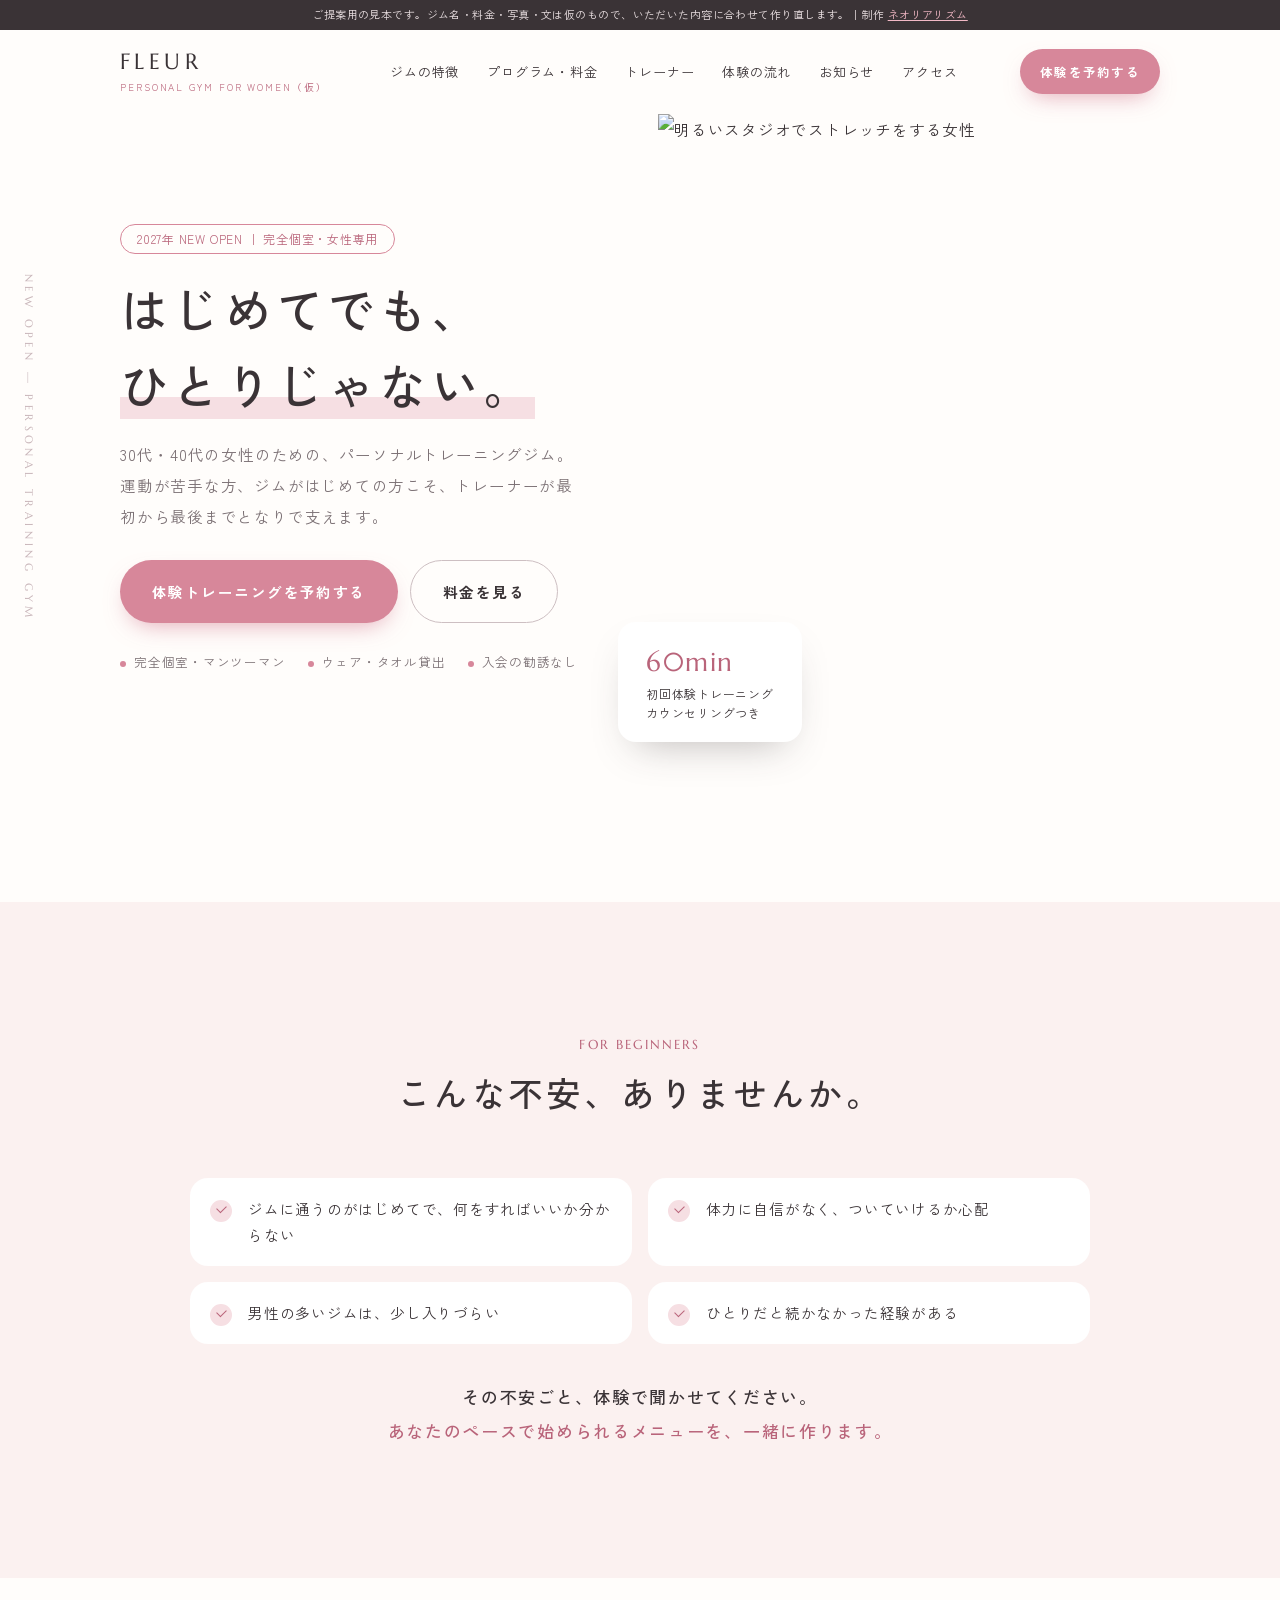
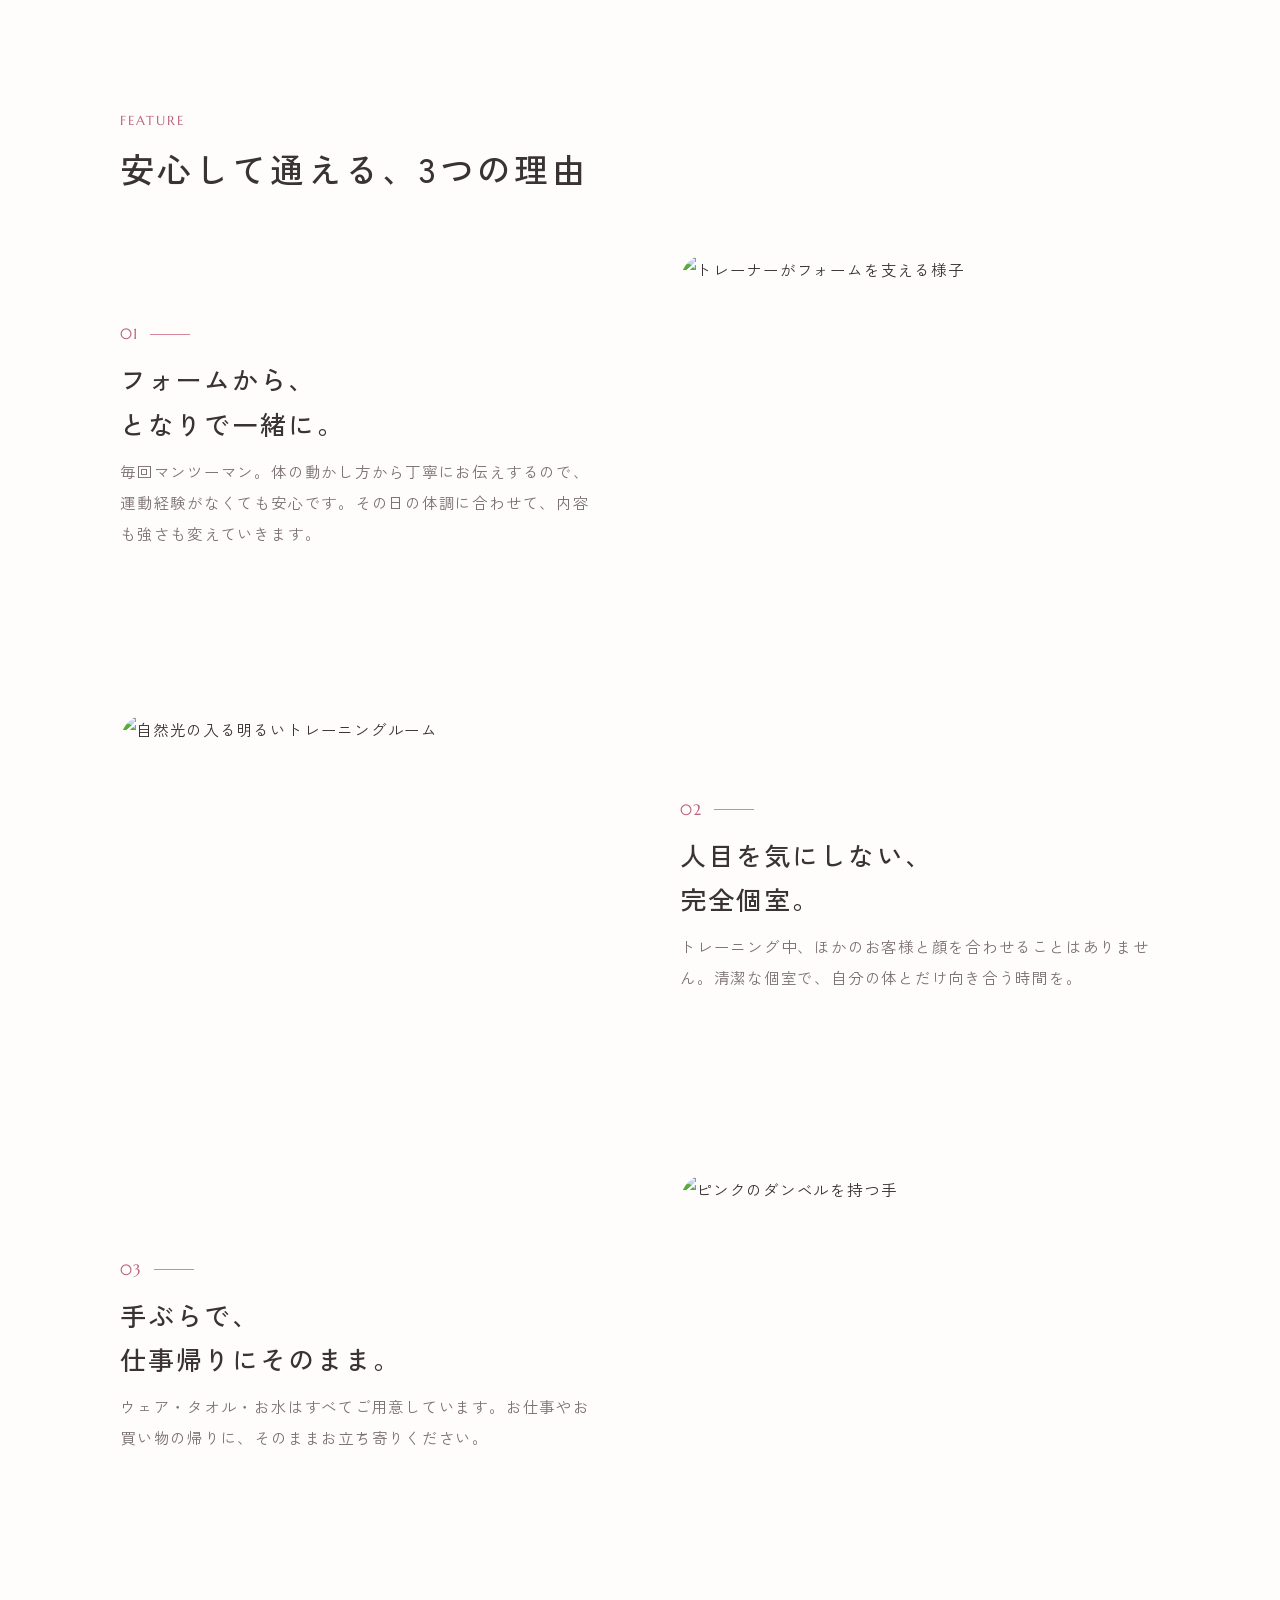
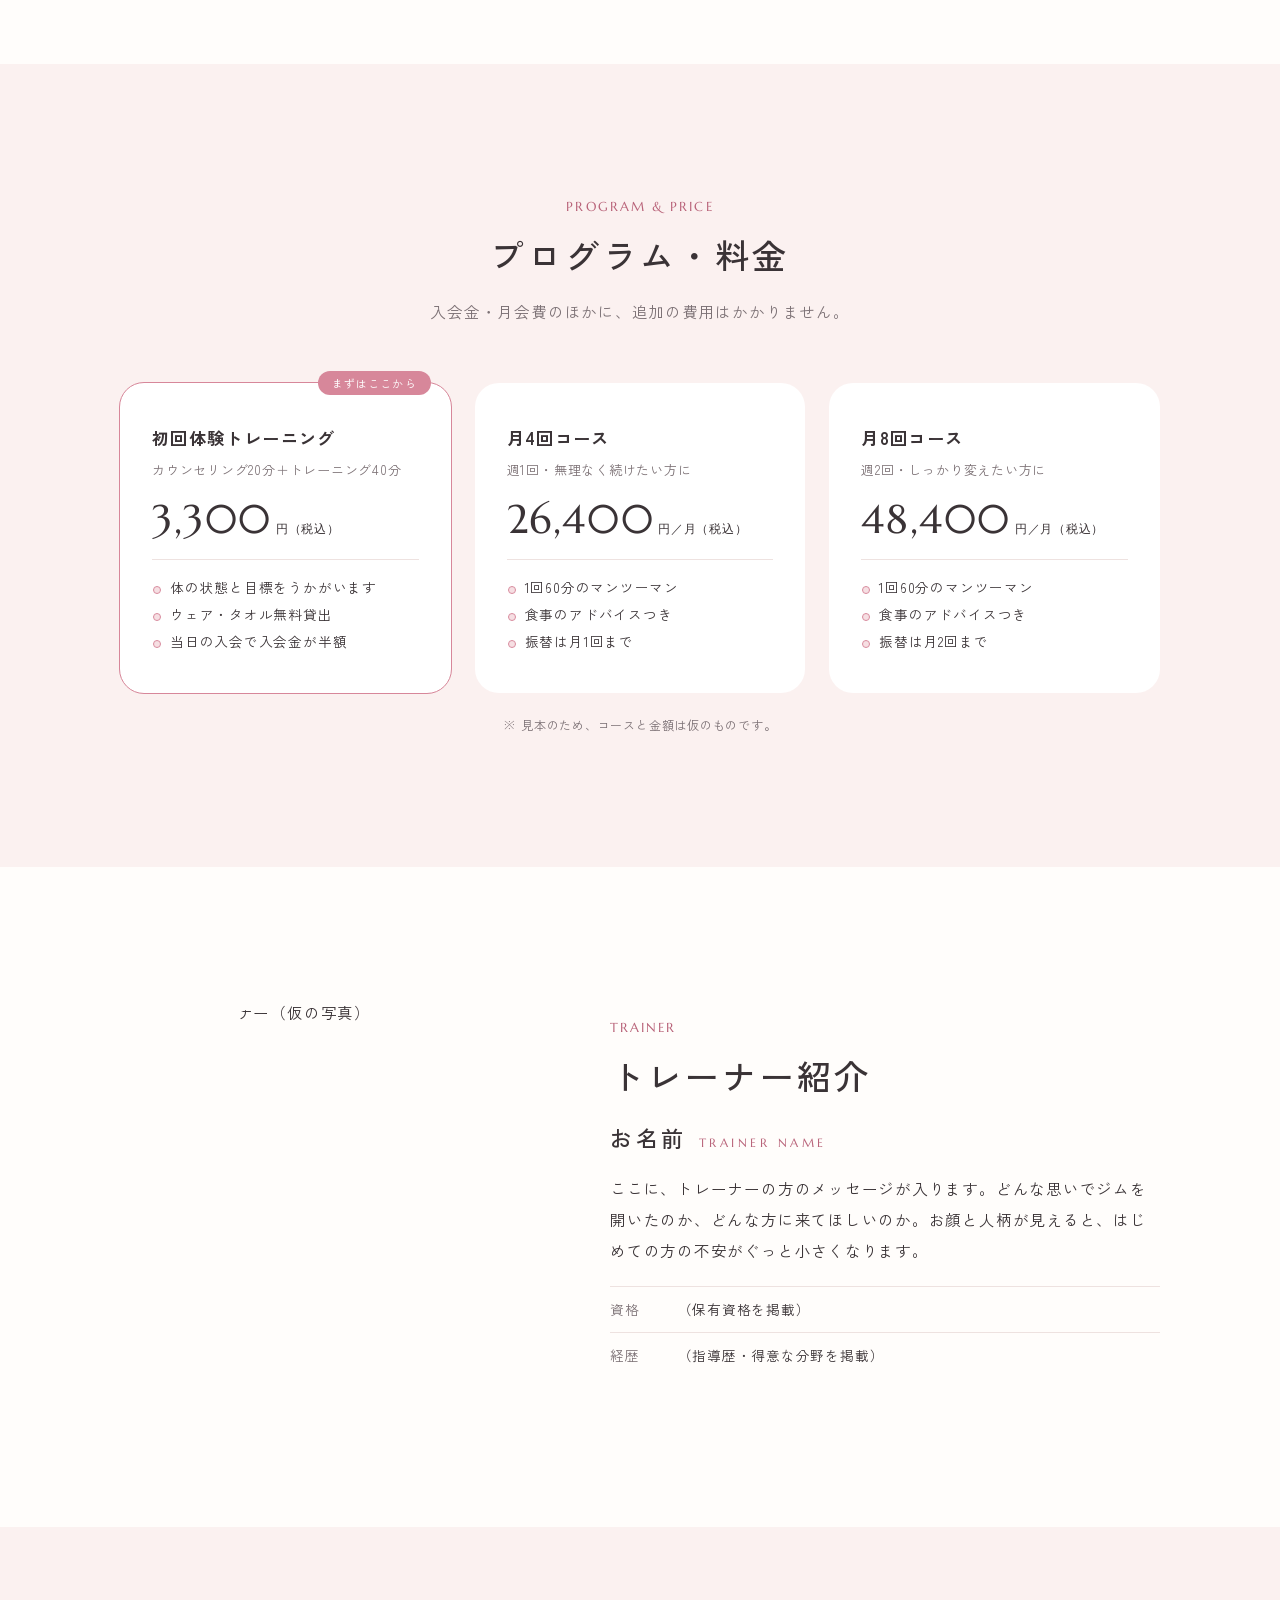
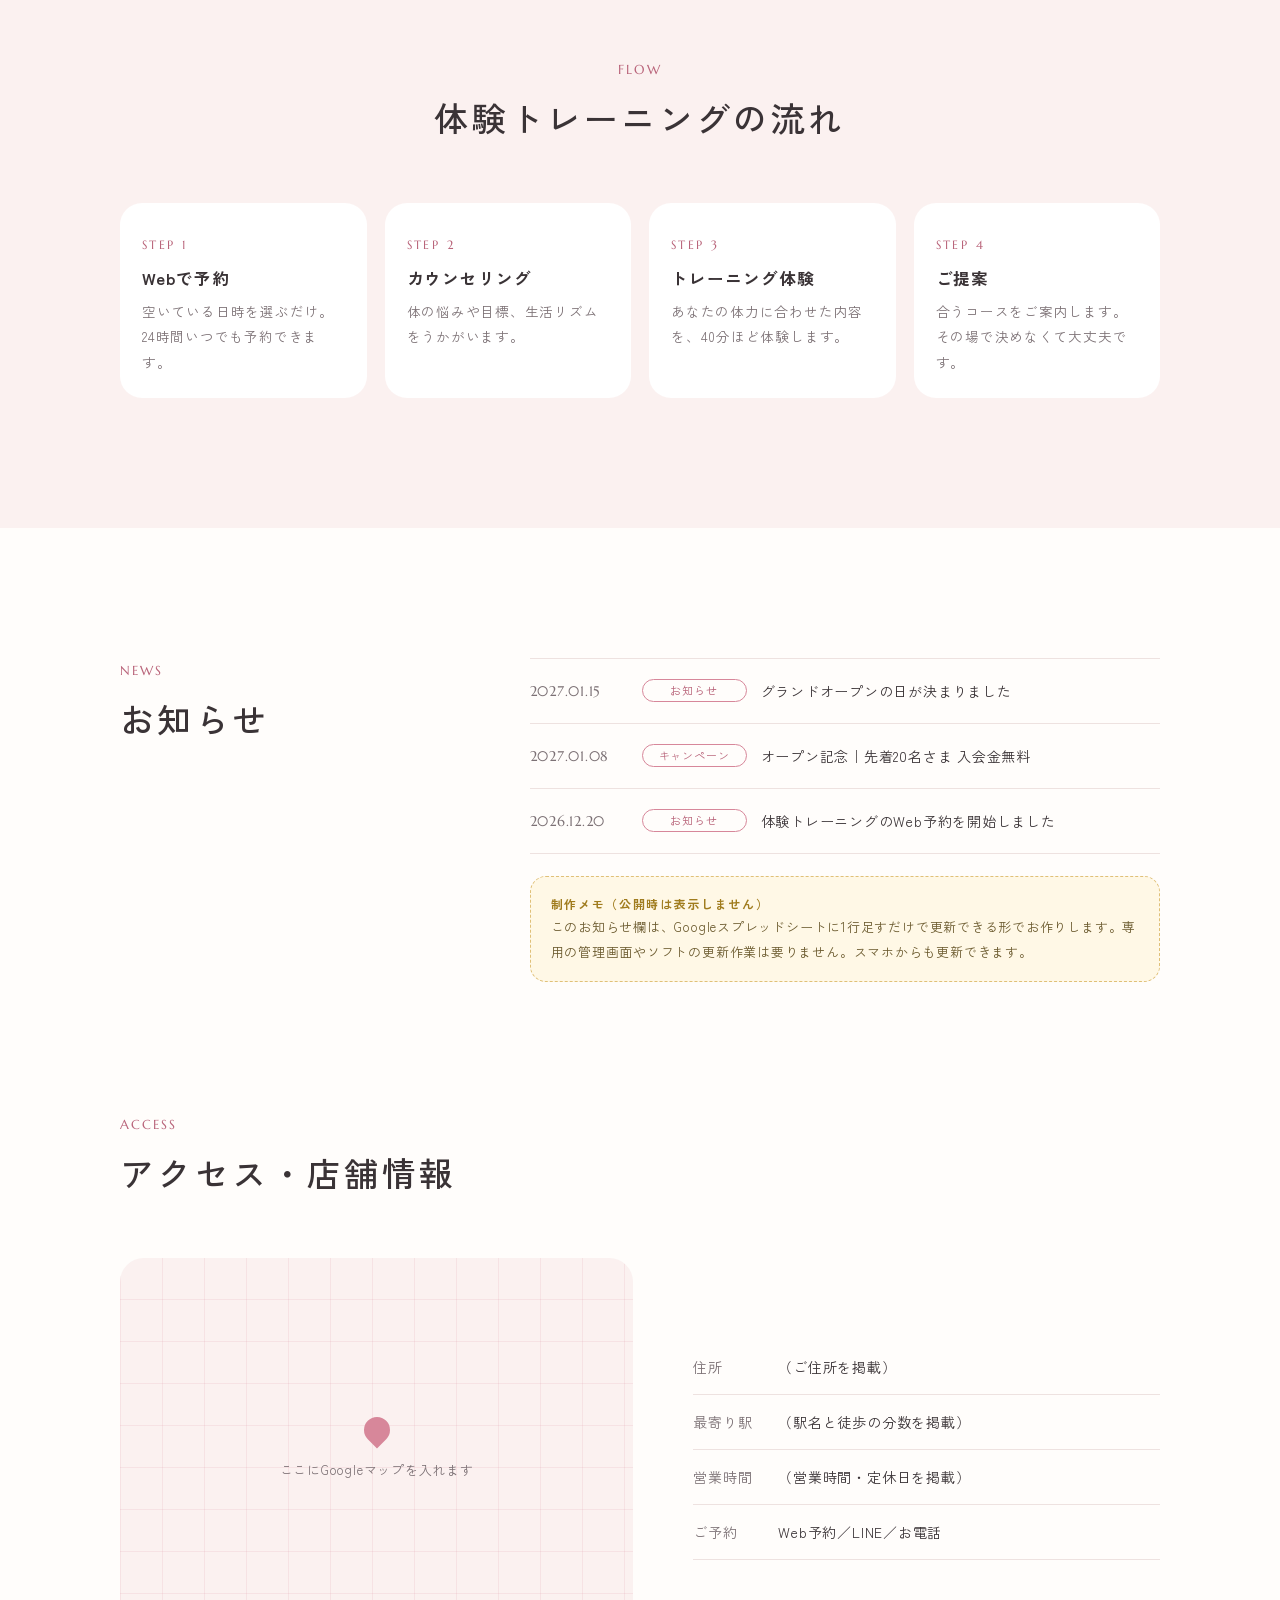
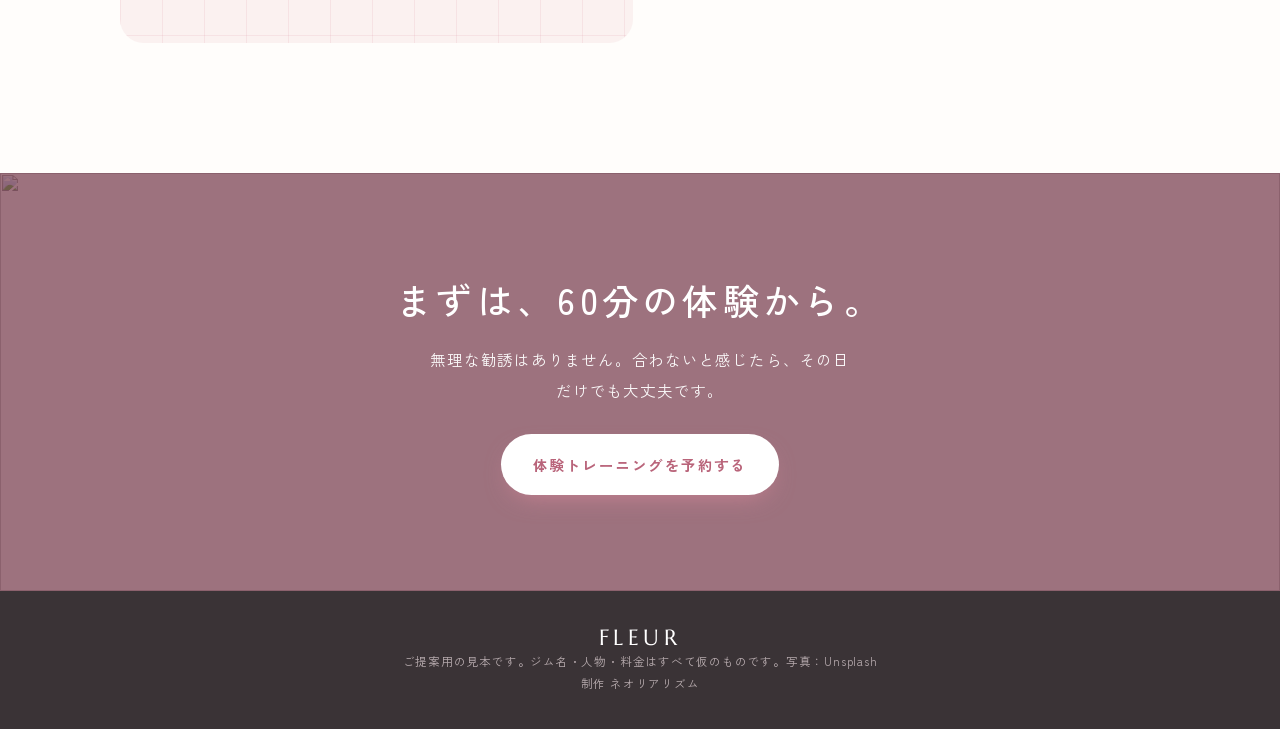
==== p/gym/index.html @ 7759f07e "Add proposal sample: personal gym Co-Authored-By: Claude Fable 5.2 <noreply@anthropic.com>" ====
<!doctype html>
<html lang="ja">
<head>
<meta charset="utf-8">
<meta name="viewport" content="width=device-width, initial-scale=1, viewport-fit=cover">
<meta name="robots" content="noindex, nofollow">
<title>女性のためのパーソナルジム｜ご提案用の見本</title>
<meta name="description" content="新規オープンのパーソナルジム向けホームページのご提案用見本です。ジム名・料金・写真は仮のものです。">
<script>document.documentElement.classList.add('js')</script>
<link rel="preconnect" href="https://fonts.googleapis.com">
<link rel="preconnect" href="https://fonts.gstatic.com" crossorigin>
<link href="https://fonts.googleapis.com/css2?family=Marcellus&family=Zen+Kaku+Gothic+New:wght@400;500;700&display=swap" rel="stylesheet">
<style>
:root{--bg:#fffdfb;--soft:#fbf1f0;--rose:#d7879a;--rose-d:#b9647a;--rose-s:#f6dfe3;--ink:#3a3336;--sub:#7c7175;--line:#eee2e0;--en:"Marcellus",serif}
*{box-sizing:border-box}
html{scroll-behavior:smooth;-webkit-text-size-adjust:100%;overflow-x:clip}
body{margin:0;background:var(--bg);color:var(--ink);font-family:"Zen Kaku Gothic New","Noto Sans JP",system-ui,sans-serif;font-size:15px;line-height:2;letter-spacing:.05em;padding-bottom:66px;overflow-x:clip}
img{max-width:100%;display:block}
a{color:inherit;text-decoration:none}
h1,h2,h3,p{margin:0}
.wrap{max-width:1120px;margin:0 auto;padding:0 22px}
.en{font-family:var(--en);letter-spacing:.16em}
.js .rv{opacity:0;transform:translateY(26px);transition:opacity .9s ease,transform .9s cubic-bezier(.2,.7,.2,1)}
.js .rv.in{opacity:1;transform:none}
.js .rv.d1{transition-delay:.12s}.js .rv.d2{transition-delay:.24s}.js .rv.d3{transition-delay:.36s}

.demo-bar{background:var(--ink);color:#e9dfe1;font-size:11px;text-align:center;padding:6px 12px;line-height:1.6;letter-spacing:.04em}
.demo-bar a{color:#f3b9c6;text-decoration:underline}
header{position:sticky;top:0;z-index:50;background:rgba(255,253,251,.94);backdrop-filter:blur(10px);transition:box-shadow .3s}
header.solid{box-shadow:0 1px 0 var(--line)}
.head{display:flex;align-items:center;justify-content:space-between;height:66px}
.logo{line-height:1.2}
.logo b{font-family:var(--en);font-weight:400;font-size:22px;letter-spacing:.2em;display:block}
.logo small{font-size:9.500px;letter-spacing:.2em;color:var(--rose-d)}
.gnav{display:none;gap:28px;font-size:13px}
.gnav a{position:relative;padding:4px 0}
.gnav a::after{content:"";position:absolute;left:0;right:0;bottom:0;height:1px;background:var(--rose);transform:scaleX(0);transition:transform .3s}
.gnav a:hover::after{transform:scaleX(1)}
.btn{display:inline-flex;align-items:center;justify-content:center;gap:10px;background:var(--rose);color:#fff;font-weight:700;border-radius:999px;padding:16px 32px;font-size:14.5px;letter-spacing:.1em;transition:background .3s,transform .3s,box-shadow .3s;box-shadow:0 10px 24px -10px rgba(215,135,154,.8);border:0;cursor:pointer;font-family:inherit}
.btn:hover{background:var(--rose-d);transform:translateY(-2px)}
.btn.line{background:transparent;color:var(--ink);box-shadow:none;border:1px solid #cdbfc2}
.btn.line:hover{background:var(--ink);color:#fff;border-color:var(--ink)}
.btn.sm{padding:10px 20px;font-size:12.5px}
.head .btn{display:none}
.burger{width:44px;height:44px;border:0;background:none;position:relative;cursor:pointer}
.burger i,.burger i::before{content:"";position:absolute;left:10px;width:24px;height:1.5px;background:var(--ink);transition:.3s}
.burger i{top:18px}.burger i::before{top:8px;left:0}
.open .burger i{transform:translateY(4px) rotate(45deg)}.open .burger i::before{transform:translateY(-8px) rotate(-90deg)}
.drawer{position:fixed;inset:0;z-index:45;background:var(--soft);padding:110px 30px 40px;opacity:0;pointer-events:none;transition:opacity .3s;overflow:auto}
.open .drawer{opacity:1;pointer-events:auto}
.drawer a.m{display:flex;justify-content:space-between;align-items:baseline;font-size:18px;font-weight:500;padding:15px 2px;border-bottom:1px solid #ead9db}
.drawer a.m span{font-family:var(--en);font-size:11px;color:var(--rose-d)}
.drawer .btn{width:100%;margin-top:28px}

.hero{position:relative;padding:18px 0 60px;overflow:clip}
.hero-grid{display:grid;gap:30px}
.hero-ph{position:relative}
.hero-ph .im{aspect-ratio:4/4.400;border-radius:0 0 0 120px;overflow:hidden;margin-right:-22px}
.hero-ph img{width:100%;height:100%;object-fit:cover}
.hero-ph .card{position:absolute;left:0;bottom:-22px;background:#fff;border-radius:18px;padding:14px 20px;box-shadow:0 18px 40px -18px rgba(58,51,54,.35);font-size:12px;line-height:1.6}
.hero-ph .card b{display:block;font-family:var(--en);font-weight:400;font-size:26px;color:var(--rose-d);letter-spacing:.06em}
.hero .tag{display:inline-block;font-size:12px;color:var(--rose-d);border:1px solid var(--rose);border-radius:999px;padding:2px 16px;margin-top:26px}
.hero h1{font-weight:500;font-size:clamp(30px,8.2vw,48px);line-height:1.6;letter-spacing:.08em;margin:16px 0 16px}
.hero h1 em{white-space:nowrap;font-style:normal;background:linear-gradient(transparent 68%,var(--rose-s) 68%)}
.hero .lead{color:var(--sub);max-width:30em}
.hero .cta{display:flex;flex-wrap:wrap;gap:12px;margin-top:28px}
.hero-list{list-style:none;display:flex;flex-wrap:wrap;gap:8px 22px;margin:26px 0 0;padding:0;font-size:12.5px;color:var(--sub)}
.hero-list li::before{content:"";display:inline-block;width:6px;height:6px;border-radius:50%;background:var(--rose);margin-right:8px;vertical-align:middle}
.vtxt{display:none}

section{padding:80px 0}
.ttl{margin-bottom:36px}
.ttl .en{display:block;font-size:13px;color:var(--rose-d);margin-bottom:6px}
.ttl h2{font-weight:500;font-size:clamp(23px,5.8vw,34px);line-height:1.7;letter-spacing:.1em}
.ttl p{color:var(--sub);margin-top:12px}
.ttl.c{text-align:center}

.worry{background:var(--soft)}
.w-grid{display:grid;gap:12px}
.w{background:#fff;border-radius:18px;padding:18px 20px 18px 58px;position:relative;font-size:14.5px;line-height:1.8}
.w::before{content:"";position:absolute;left:20px;top:22px;width:22px;height:22px;border-radius:50%;background:var(--rose-s)}
.w::after{content:"";position:absolute;left:27px;top:27px;width:8px;height:5px;border-left:1.5px solid var(--rose-d);border-bottom:1.5px solid var(--rose-d);transform:rotate(-45deg)}
.answer{text-align:center;margin-top:36px;font-size:17px;font-weight:500;line-height:2;letter-spacing:.1em}
.answer span{color:var(--rose-d)}

.f-row{display:grid;gap:26px;align-items:center;margin-bottom:64px}
.f-row:last-child{margin-bottom:0}
.f-ph{aspect-ratio:4/3;border-radius:28px;overflow:hidden}
.f-ph img{width:100%;height:100%;object-fit:cover;transition:transform 1.2s}
.f-row:hover .f-ph img{transform:scale(1.05)}
.f-n{font-family:var(--en);font-size:15px;color:var(--rose-d);display:flex;align-items:center;gap:12px}
.f-n::after{content:"";width:40px;height:1px;background:var(--rose)}
.f-row h3{font-weight:500;font-size:clamp(20px,5vw,26px);line-height:1.7;letter-spacing:.08em;margin:8px 0 10px}
.f-row p{color:var(--sub)}

.price{background:var(--soft)}
.p-grid{display:grid;gap:16px}
.p{background:#fff;border-radius:24px;padding:28px 24px;position:relative;display:flex;flex-direction:column}
.p.pick{outline:1.5px solid var(--rose)}
.p .rib{position:absolute;right:20px;top:-12px;background:var(--rose);color:#fff;font-size:11px;border-radius:999px;padding:1px 14px;letter-spacing:.1em}
.p h3{font-weight:700;font-size:17px;letter-spacing:.08em}
.p .d{font-size:13px;color:var(--sub);margin:2px 0 12px}
.p .y{font-family:var(--en);font-size:40px;line-height:1.2;letter-spacing:.04em}
.p .y small{font-family:inherit;font-size:12px;margin-left:4px;letter-spacing:.06em}
.p ul{list-style:none;margin:16px 0 0;padding:14px 0 0;border-top:1px solid var(--line);font-size:13.5px;flex:1}
.p li{padding-left:18px;position:relative}
.p li::before{content:"";position:absolute;left:2px;top:.95em;width:6px;height:6px;border-radius:50%;background:var(--rose-s);outline:1px solid var(--rose)}
.kari{font-size:12px;color:var(--sub);text-align:center;margin-top:20px}

.tr-grid{display:grid;gap:30px;align-items:center}
.tr-ph{aspect-ratio:1/1;border-radius:50% 50% 50% 50% / 46% 46% 54% 54%;overflow:hidden;max-width:400px}
.tr-ph img{width:100%;height:100%;object-fit:cover}
.tr-name{font-size:22px;font-weight:500;letter-spacing:.16em;margin:6px 0 14px}
.tr-name small{font-family:var(--en);font-size:12px;color:var(--rose-d);margin-left:12px}
.tr-list{list-style:none;margin:20px 0 0;padding:0;font-size:13.5px}
.tr-list li{padding:9px 0;border-top:1px solid var(--line);display:grid;grid-template-columns:5em 1fr}
.tr-list span{color:var(--sub)}

.flow{background:var(--soft)}
.steps{list-style:none;margin:0;padding:0;counter-reset:s;display:grid;gap:14px}
.steps li{counter-increment:s;background:#fff;border-radius:22px;padding:24px 22px 22px}
.steps li::before{content:"STEP " counter(s);font-family:var(--en);font-size:12px;letter-spacing:.2em;color:var(--rose-d)}
.steps h3{font-weight:700;font-size:16.5px;margin:4px 0 4px;letter-spacing:.06em}
.steps p{font-size:13.5px;color:var(--sub);line-height:1.9}

.news-list{border-top:1px solid var(--line)}
.news-list a{display:grid;grid-template-columns:auto auto 1fr;gap:6px 14px;align-items:center;padding:18px 0;border-bottom:1px solid var(--line);font-size:14px;transition:padding .3s}
.news-list a:hover{padding-left:8px}
.news-list time{font-family:var(--en);font-size:14px;color:var(--sub)}
.news-list .c{white-space:nowrap;text-align:center;font-size:11px;border:1px solid var(--rose);color:var(--rose-d);border-radius:999px;padding:0 10px;line-height:1.9}
.news-list span.t{grid-column:1/-1}
.memo{margin-top:22px;background:#fff8e6;border:1px dashed #e0c078;border-radius:16px;padding:16px 20px;font-size:13px;line-height:1.9;color:#6b5a2e}
.memo b{display:block;font-size:12px;letter-spacing:.14em;color:#a07c1e}

.acc-grid{display:grid;gap:26px}
.map{aspect-ratio:4/3;border-radius:24px;background:
 linear-gradient(0deg,rgba(215,135,154,.14) 1px,transparent 1px) 0 0/100% 42px,
 linear-gradient(90deg,rgba(215,135,154,.14) 1px,transparent 1px) 0 0/42px 100%,var(--soft);display:grid;place-items:center;text-align:center;font-size:13px;color:var(--sub)}
.map i{display:block;width:26px;height:26px;border-radius:50% 50% 50% 0;background:var(--rose);transform:rotate(-45deg);margin:0 auto 14px}
.info{margin:0;font-size:14px}
.info div{display:grid;grid-template-columns:5.5em 1fr;gap:8px;padding:13px 0;border-bottom:1px solid var(--line)}
.info dt{color:var(--sub)}.info dd{margin:0}

.cta-sec{position:relative;color:#fff;text-align:center;padding:96px 0;overflow:hidden}
.cta-sec .bg{position:absolute;inset:0}
.cta-sec .bg img{width:100%;height:100%;object-fit:cover}
.cta-sec .bg::after{content:"";position:absolute;inset:0;background:rgba(120,62,78,.72)}
.cta-sec .wrap{position:relative}
.cta-sec h2{font-weight:500;font-size:clamp(24px,6vw,36px);line-height:1.7;letter-spacing:.12em}
.cta-sec p{margin:14px auto 28px;max-width:28em;opacity:.95}
.cta-sec .btn{background:#fff;color:var(--rose-d)}
.cta-sec .btn:hover{background:var(--ink);color:#fff}
footer{background:var(--ink);color:#b7abae;text-align:center;font-size:11.5px;padding:34px 0;line-height:1.9}
footer .logo{color:#fff;margin-bottom:12px}
.bottom{position:fixed;left:0;right:0;bottom:0;z-index:40;display:grid;grid-template-columns:1fr 1.6fr;gap:8px;padding:9px 12px calc(9px + env(safe-area-inset-bottom));background:rgba(255,253,251,.96);box-shadow:0 -1px 0 var(--line)}
.bottom .btn{padding:12px 8px;font-size:13.5px}

@media (min-width:900px){
  body{padding-bottom:0;font-size:15.5px}
  .bottom,.burger{display:none}
  .gnav{display:flex}.head .btn{display:inline-flex}
  .head{height:84px}
  .wrap{padding:0 40px}
  .hero{padding:30px 0 120px}
  .hero-grid{grid-template-columns:1fr 1.05fr;gap:60px;align-items:center}
  .hero-text{order:-1}
  .hero-ph .im{aspect-ratio:4/4.300;border-radius:0 0 0 200px;margin-right:calc((100vw - min(1120px,100vw - 80px))/-2 - 40px)}
  .hero-ph .card{left:-40px;bottom:40px;padding:20px 28px}
  .hero .tag{margin-top:0}
  .vtxt{display:block;position:absolute;left:18px;top:160px;writing-mode:vertical-rl;font-family:var(--en);font-size:11px;letter-spacing:.4em;color:#c9b6ba}
  section{padding:130px 0}
  .ttl{margin-bottom:56px}
  .w-grid{grid-template-columns:1fr 1fr;gap:16px;max-width:900px;margin:0 auto}
  .f-row{grid-template-columns:1fr 1fr;gap:80px;margin-bottom:100px}
  .f-row:nth-child(even) .f-ph{order:2}
  .p-grid{grid-template-columns:repeat(3,1fr);gap:24px}
  .p{padding:38px 32px}
  .tr-grid{grid-template-columns:400px 1fr;gap:90px}
  .steps{grid-template-columns:repeat(4,1fr);gap:18px}
  .news-wrap{display:grid;grid-template-columns:.7fr 1.3fr;gap:70px}
  .news-list a{grid-template-columns:7em 7.5em 1fr}
  .news-list span.t{grid-column:auto}
  .acc-grid{grid-template-columns:1.1fr 1fr;gap:60px;align-items:center}
}
</style>
</head>
<body>
<div class="demo-bar">ご提案用の見本です。ジム名・料金・写真・文は仮のもので、いただいた内容に合わせて作り直します。｜制作 <a href="../../index.html">ネオリアリズム</a></div>

<header id="hd">
  <div class="wrap head">
    <a class="logo" href="#top"><b>FLEUR</b><small>PERSONAL GYM FOR WOMEN（仮）</small></a>
    <nav class="gnav"><a href="#feature">ジムの特徴</a><a href="#price">プログラム・料金</a><a href="#trainer">トレーナー</a><a href="#flow">体験の流れ</a><a href="#news">お知らせ</a><a href="#access">アクセス</a></nav>
    <a class="btn sm" href="#reserve">体験を予約する</a>
    <button class="burger" aria-label="メニュー" onclick="document.body.classList.toggle('open')"><i></i></button>
  </div>
</header>
<div class="drawer" onclick="if(event.target.closest('a'))document.body.classList.remove('open')">
  <a class="m" href="#feature">ジムの特徴<span>FEATURE</span></a>
  <a class="m" href="#price">プログラム・料金<span>PROGRAM</span></a>
  <a class="m" href="#trainer">トレーナー紹介<span>TRAINER</span></a>
  <a class="m" href="#flow">体験の流れ<span>FLOW</span></a>
  <a class="m" href="#news">お知らせ<span>NEWS</span></a>
  <a class="m" href="#access">アクセス<span>ACCESS</span></a>
  <a class="btn" href="#reserve">体験トレーニングを予約する</a>
</div>

<main id="top">
<section class="hero" style="padding-top:0">
  <span class="vtxt">NEW OPEN — PERSONAL TRAINING GYM</span>
  <div class="wrap hero-grid">
    <div class="hero-ph rv in d1">
      <div class="im"><img src="https://images.unsplash.com/photo-1649888639789-b611bc359d9b?auto=format&fit=crop&w=1400&q=75" alt="明るいスタジオでストレッチをする女性"></div>
      <div class="card"><b>60min</b>初回体験トレーニング<br>カウンセリングつき</div>
    </div>
    <div class="hero-text">
      <span class="tag rv in">2027年 NEW OPEN ｜ 完全個室・女性専用</span>
      <h1 class="rv in">はじめてでも、<br><em>ひとりじゃない。</em></h1>
      <p class="lead rv in d1">30代・40代の女性のための、パーソナルトレーニングジム。運動が苦手な方、ジムがはじめての方こそ、トレーナーが最初から最後までとなりで支えます。</p>
      <div class="cta rv in d2">
        <a class="btn" href="#reserve">体験トレーニングを予約する</a>
        <a class="btn line" href="#price">料金を見る</a>
      </div>
      <ul class="hero-list rv in d3"><li>完全個室・マンツーマン</li><li>ウェア・タオル貸出</li><li>入会の勧誘なし</li></ul>
    </div>
  </div>
</section>

<section class="worry">
  <div class="wrap">
    <div class="ttl c rv"><span class="en">FOR BEGINNERS</span><h2>こんな不安、ありませんか。</h2></div>
    <div class="w-grid rv d1">
      <div class="w">ジムに通うのがはじめてで、何をすればいいか分からない</div>
      <div class="w">体力に自信がなく、ついていけるか心配</div>
      <div class="w">男性の多いジムは、少し入りづらい</div>
      <div class="w">ひとりだと続かなかった経験がある</div>
    </div>
    <p class="answer rv d2">その不安ごと、体験で聞かせてください。<br><span>あなたのペースで始められるメニューを、一緒に作ります。</span></p>
  </div>
</section>

<section id="feature">
  <div class="wrap">
    <div class="ttl rv"><span class="en">FEATURE</span><h2>安心して通える、3つの理由</h2></div>
    <div class="f-row rv">
      <div class="f-ph"><img loading="lazy" src="https://images.unsplash.com/photo-1571732154690-f6d1c3e5178a?auto=format&fit=crop&w=1100&q=75" alt="トレーナーがフォームを支える様子"></div>
      <div><span class="f-n">01</span><h3>フォームから、<br>となりで一緒に。</h3><p>毎回マンツーマン。体の動かし方から丁寧にお伝えするので、運動経験がなくても安心です。その日の体調に合わせて、内容も強さも変えていきます。</p></div>
    </div>
    <div class="f-row rv">
      <div class="f-ph"><img loading="lazy" src="https://images.unsplash.com/photo-1758957646695-ec8bce3df462?auto=format&fit=crop&w=1100&q=75" alt="自然光の入る明るいトレーニングルーム"></div>
      <div><span class="f-n">02</span><h3>人目を気にしない、<br>完全個室。</h3><p>トレーニング中、ほかのお客様と顔を合わせることはありません。清潔な個室で、自分の体とだけ向き合う時間を。</p></div>
    </div>
    <div class="f-row rv">
      <div class="f-ph"><img loading="lazy" src="https://images.unsplash.com/photo-1586401100295-7a8096fd231a?auto=format&fit=crop&w=1100&q=75" alt="ピンクのダンベルを持つ手"></div>
      <div><span class="f-n">03</span><h3>手ぶらで、<br>仕事帰りにそのまま。</h3><p>ウェア・タオル・お水はすべてご用意しています。お仕事やお買い物の帰りに、そのままお立ち寄りください。</p></div>
    </div>
  </div>
</section>

<section id="price" class="price">
  <div class="wrap">
    <div class="ttl c rv"><span class="en">PROGRAM &amp; PRICE</span><h2>プログラム・料金</h2><p>入会金・月会費のほかに、追加の費用はかかりません。</p></div>
    <div class="p-grid">
      <div class="p pick rv"><span class="rib">まずはここから</span><h3>初回体験トレーニング</h3><p class="d">カウンセリング20分＋トレーニング40分</p><div class="y">3,300<small>円（税込）</small></div><ul><li>体の状態と目標をうかがいます</li><li>ウェア・タオル無料貸出</li><li>当日の入会で入会金が半額</li></ul></div>
      <div class="p rv d1"><h3>月4回コース</h3><p class="d">週1回・無理なく続けたい方に</p><div class="y">26,400<small>円／月（税込）</small></div><ul><li>1回60分のマンツーマン</li><li>食事のアドバイスつき</li><li>振替は月1回まで</li></ul></div>
      <div class="p rv d2"><h3>月8回コース</h3><p class="d">週2回・しっかり変えたい方に</p><div class="y">48,400<small>円／月（税込）</small></div><ul><li>1回60分のマンツーマン</li><li>食事のアドバイスつき</li><li>振替は月2回まで</li></ul></div>
    </div>
    <p class="kari">※ 見本のため、コースと金額は仮のものです。</p>
  </div>
</section>

<section id="trainer">
  <div class="wrap tr-grid">
    <div class="tr-ph rv"><img loading="lazy" src="https://images.unsplash.com/photo-1746559845070-10aa66800280?auto=format&fit=crop&w=900&q=75" alt="笑顔のトレーナー（仮の写真）"></div>
    <div class="rv d1">
      <div class="ttl" style="margin-bottom:10px"><span class="en">TRAINER</span><h2>トレーナー紹介</h2></div>
      <p class="tr-name">お名前<small>TRAINER NAME</small></p>
      <p>ここに、トレーナーの方のメッセージが入ります。どんな思いでジムを開いたのか、どんな方に来てほしいのか。お顔と人柄が見えると、はじめての方の不安がぐっと小さくなります。</p>
      <ul class="tr-list"><li><span>資格</span>（保有資格を掲載）</li><li><span>経歴</span>（指導歴・得意な分野を掲載）</li></ul>
    </div>
  </div>
</section>

<section id="flow" class="flow">
  <div class="wrap">
    <div class="ttl c rv"><span class="en">FLOW</span><h2>体験トレーニングの流れ</h2></div>
    <ol class="steps">
      <li class="rv"><h3>Webで予約</h3><p>空いている日時を選ぶだけ。24時間いつでも予約できます。</p></li>
      <li class="rv d1"><h3>カウンセリング</h3><p>体の悩みや目標、生活リズムをうかがいます。</p></li>
      <li class="rv d2"><h3>トレーニング体験</h3><p>あなたの体力に合わせた内容を、40分ほど体験します。</p></li>
      <li class="rv d3"><h3>ご提案</h3><p>合うコースをご案内します。その場で決めなくて大丈夫です。</p></li>
    </ol>
  </div>
</section>

<section id="news">
  <div class="wrap news-wrap">
    <div class="ttl rv"><span class="en">NEWS</span><h2>お知らせ</h2></div>
    <div class="rv d1">
      <div class="news-list" id="newsList"></div>
      <div class="memo"><b>制作メモ（公開時は表示しません）</b>このお知らせ欄は、Googleスプレッドシートに1行足すだけで更新できる形でお作りします。専用の管理画面やソフトの更新作業は要りません。スマホからも更新できます。</div>
    </div>
  </div>
</section>

<section id="access" style="padding-top:0">
  <div class="wrap">
    <div class="ttl rv"><span class="en">ACCESS</span><h2>アクセス・店舗情報</h2></div>
    <div class="acc-grid">
      <div class="map rv"><div><i></i>ここにGoogleマップを入れます</div></div>
      <dl class="info rv d1">
        <div><dt>住所</dt><dd>（ご住所を掲載）</dd></div>
        <div><dt>最寄り駅</dt><dd>（駅名と徒歩の分数を掲載）</dd></div>
        <div><dt>営業時間</dt><dd>（営業時間・定休日を掲載）</dd></div>
        <div><dt>ご予約</dt><dd>Web予約／LINE／お電話</dd></div>
      </dl>
    </div>
  </div>
</section>

<section id="reserve" class="cta-sec">
  <div class="bg"><img loading="lazy" src="https://images.unsplash.com/photo-1624651208388-f8726eace8f2?auto=format&fit=crop&w=1800&q=70" alt=""></div>
  <div class="wrap rv">
    <h2>まずは、60分の体験から。</h2>
    <p>無理な勧誘はありません。合わないと感じたら、その日だけでも大丈夫です。</p>
    <a class="btn" href="#reserve">体験トレーニングを予約する</a>
  </div>
</section>
</main>

<footer><div class="wrap"><a class="logo" href="#top"><b>FLEUR</b></a><p>ご提案用の見本です。ジム名・人物・料金はすべて仮のものです。写真：Unsplash<br>制作 ネオリアリズム</p></div></footer>

<div class="bottom"><a class="btn line" href="#price">料金を見る</a><a class="btn" href="#reserve">体験を予約する</a></div>

<script>
// お知らせ：本番ではスプレッドシートの内容を読み込みます（見本では下の一覧を表示）
const news=[["2027.01.15","お知らせ","グランドオープンの日が決まりました"],["2027.01.08","キャンペーン","オープン記念｜先着20名さま 入会金無料"],["2026.12.20","お知らせ","体験トレーニングのWeb予約を開始しました"]];
document.getElementById('newsList').innerHTML=news.map(n=>`<a href="#news"><time>${n[0]}</time><span class="c">${n[1]}</span><span class="t">${n[2]}</span></a>`).join('');
const hd=document.getElementById('hd');const onS=()=>hd.classList.toggle('solid',scrollY>30);addEventListener('scroll',onS,{passive:true});onS();
const io=new IntersectionObserver(es=>es.forEach(e=>{if(e.isIntersecting){e.target.classList.add('in');io.unobserve(e.target)}}),{rootMargin:'0px 0px -8% 0px'});
document.querySelectorAll('.rv:not(.in)').forEach(el=>io.observe(el));
</script>
</body>
</html>
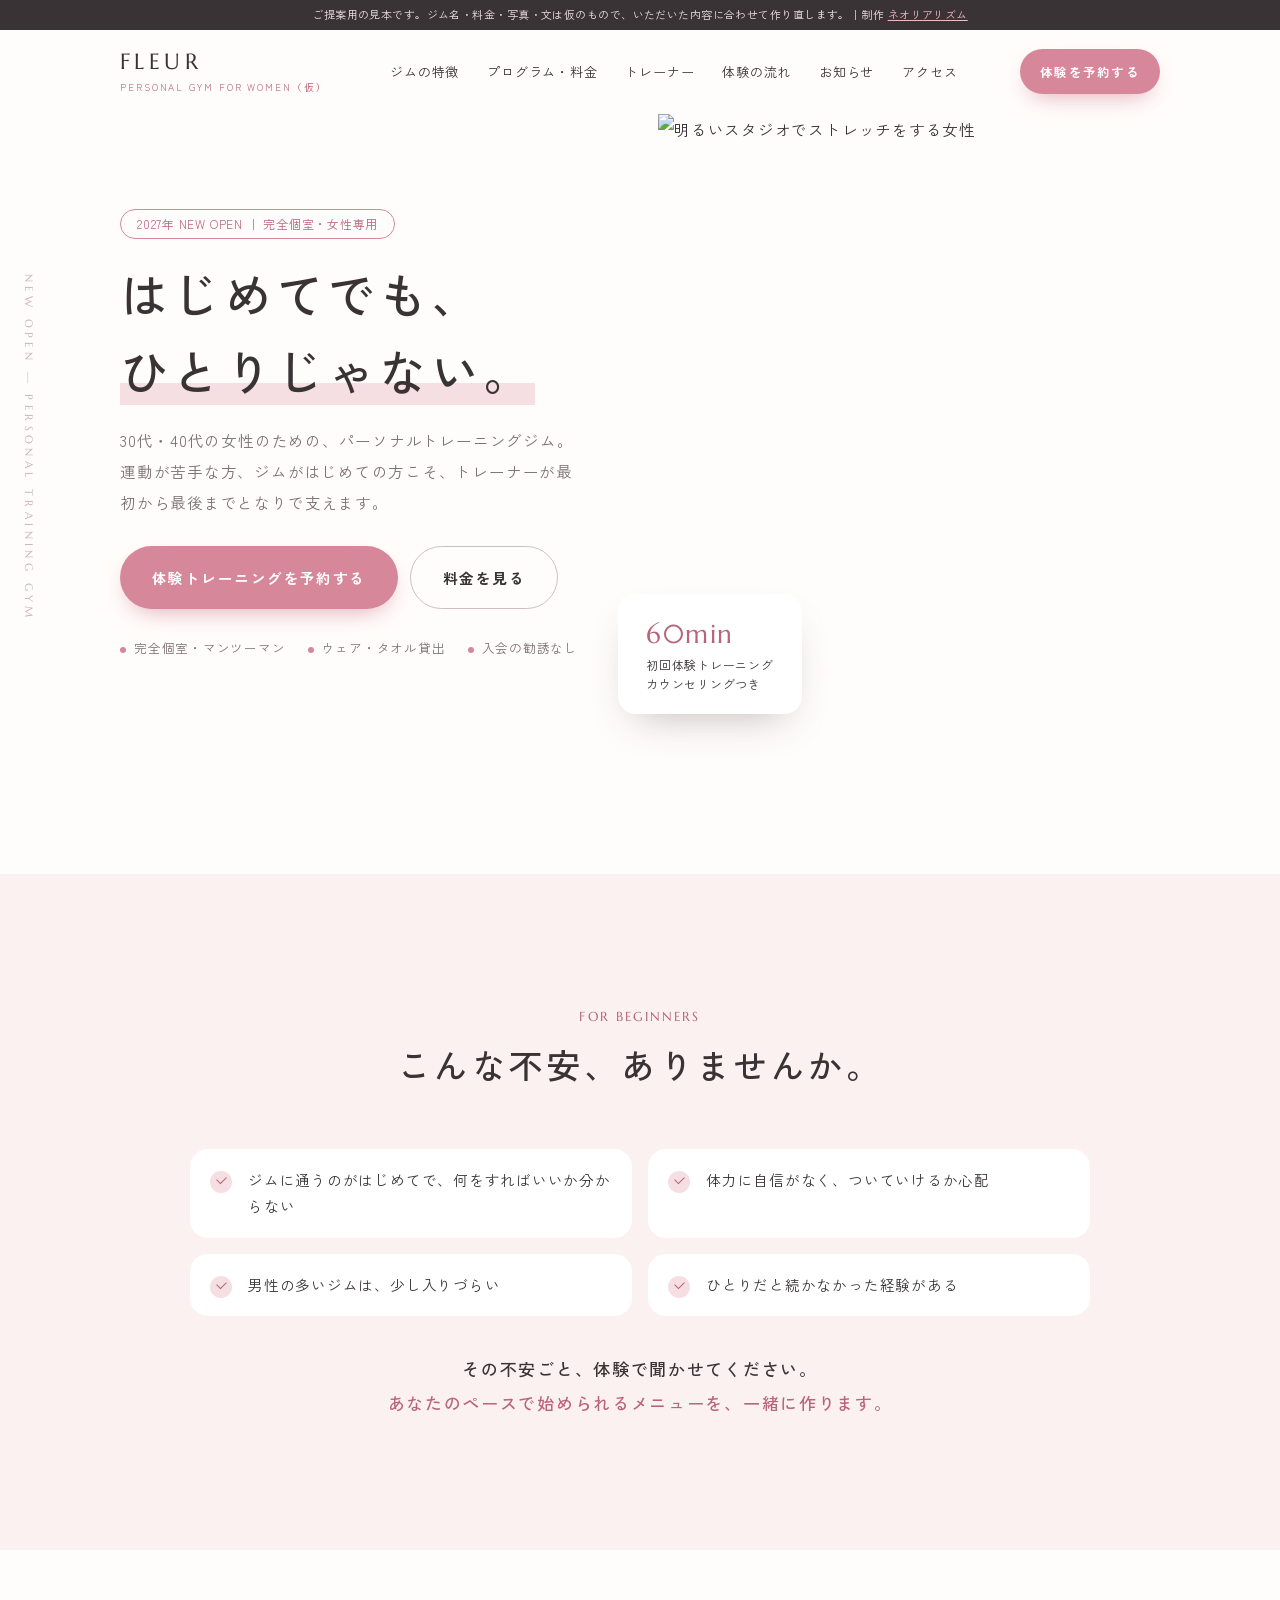
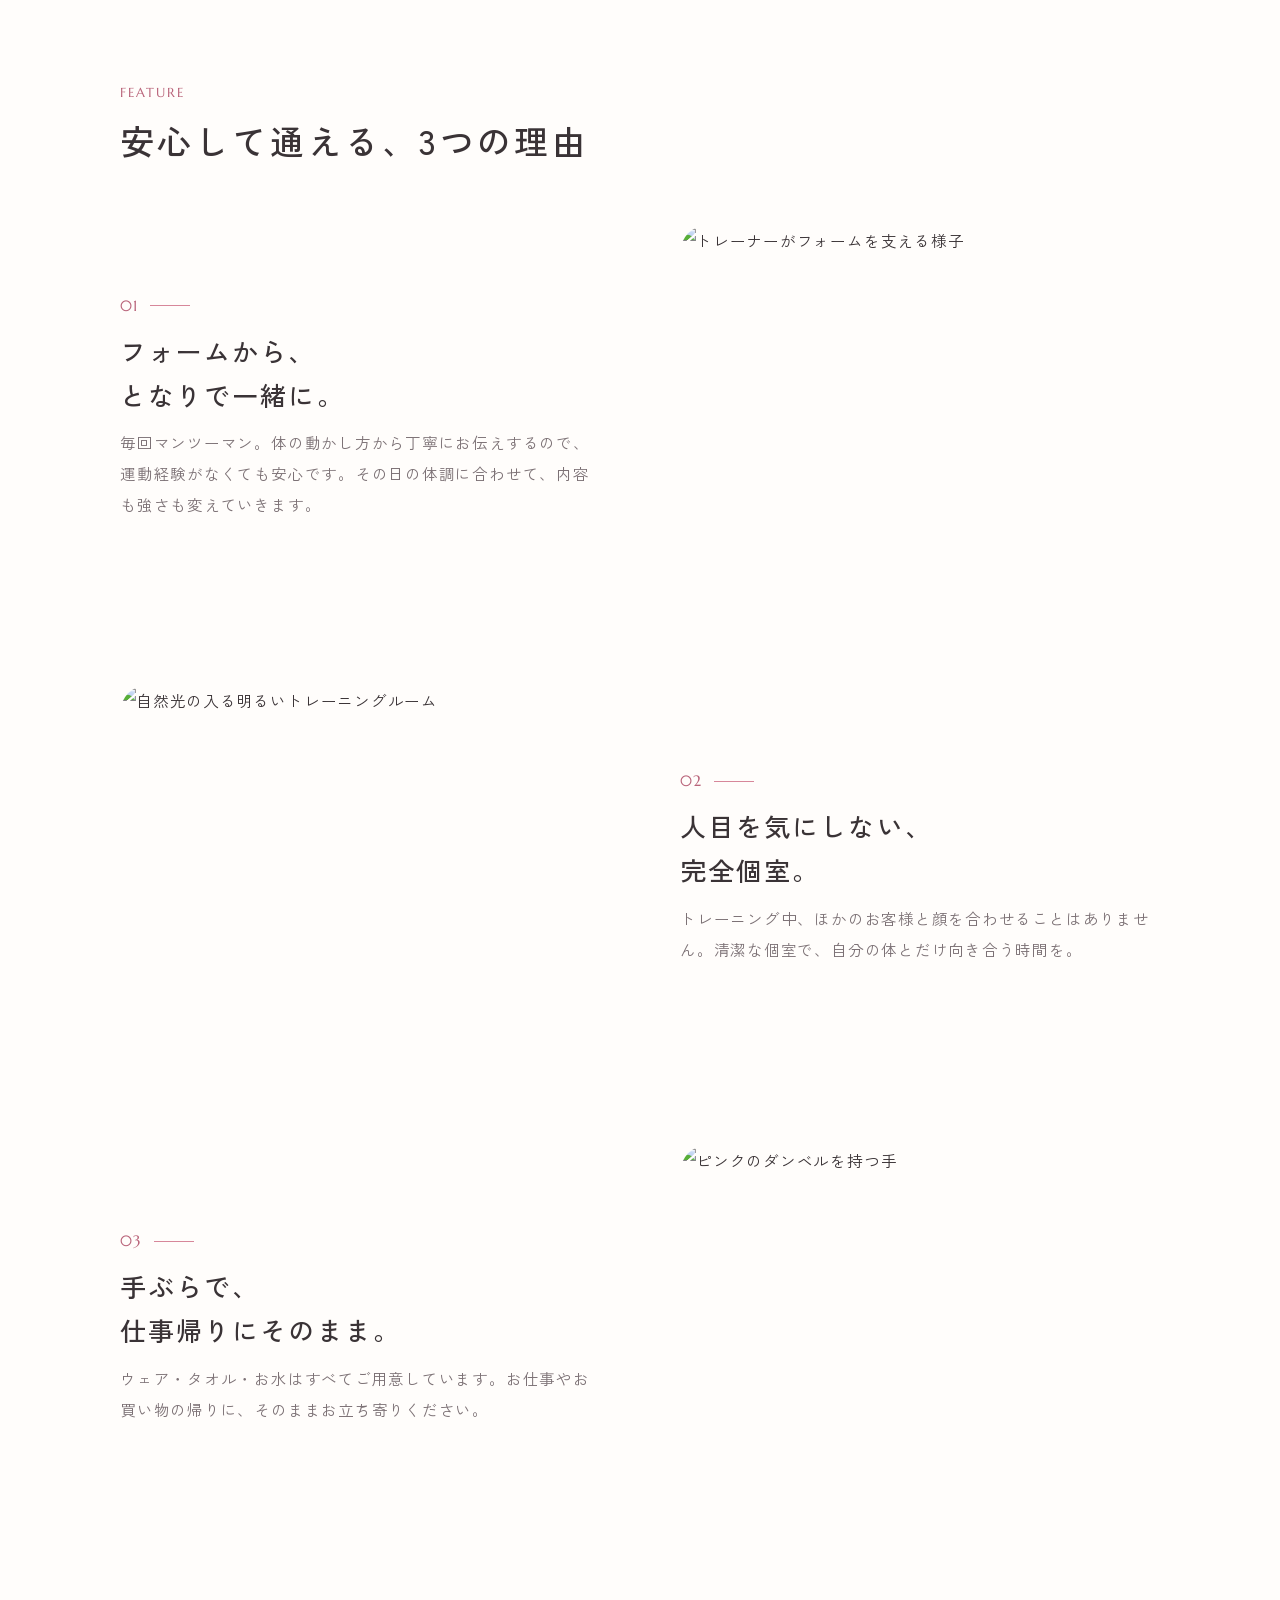
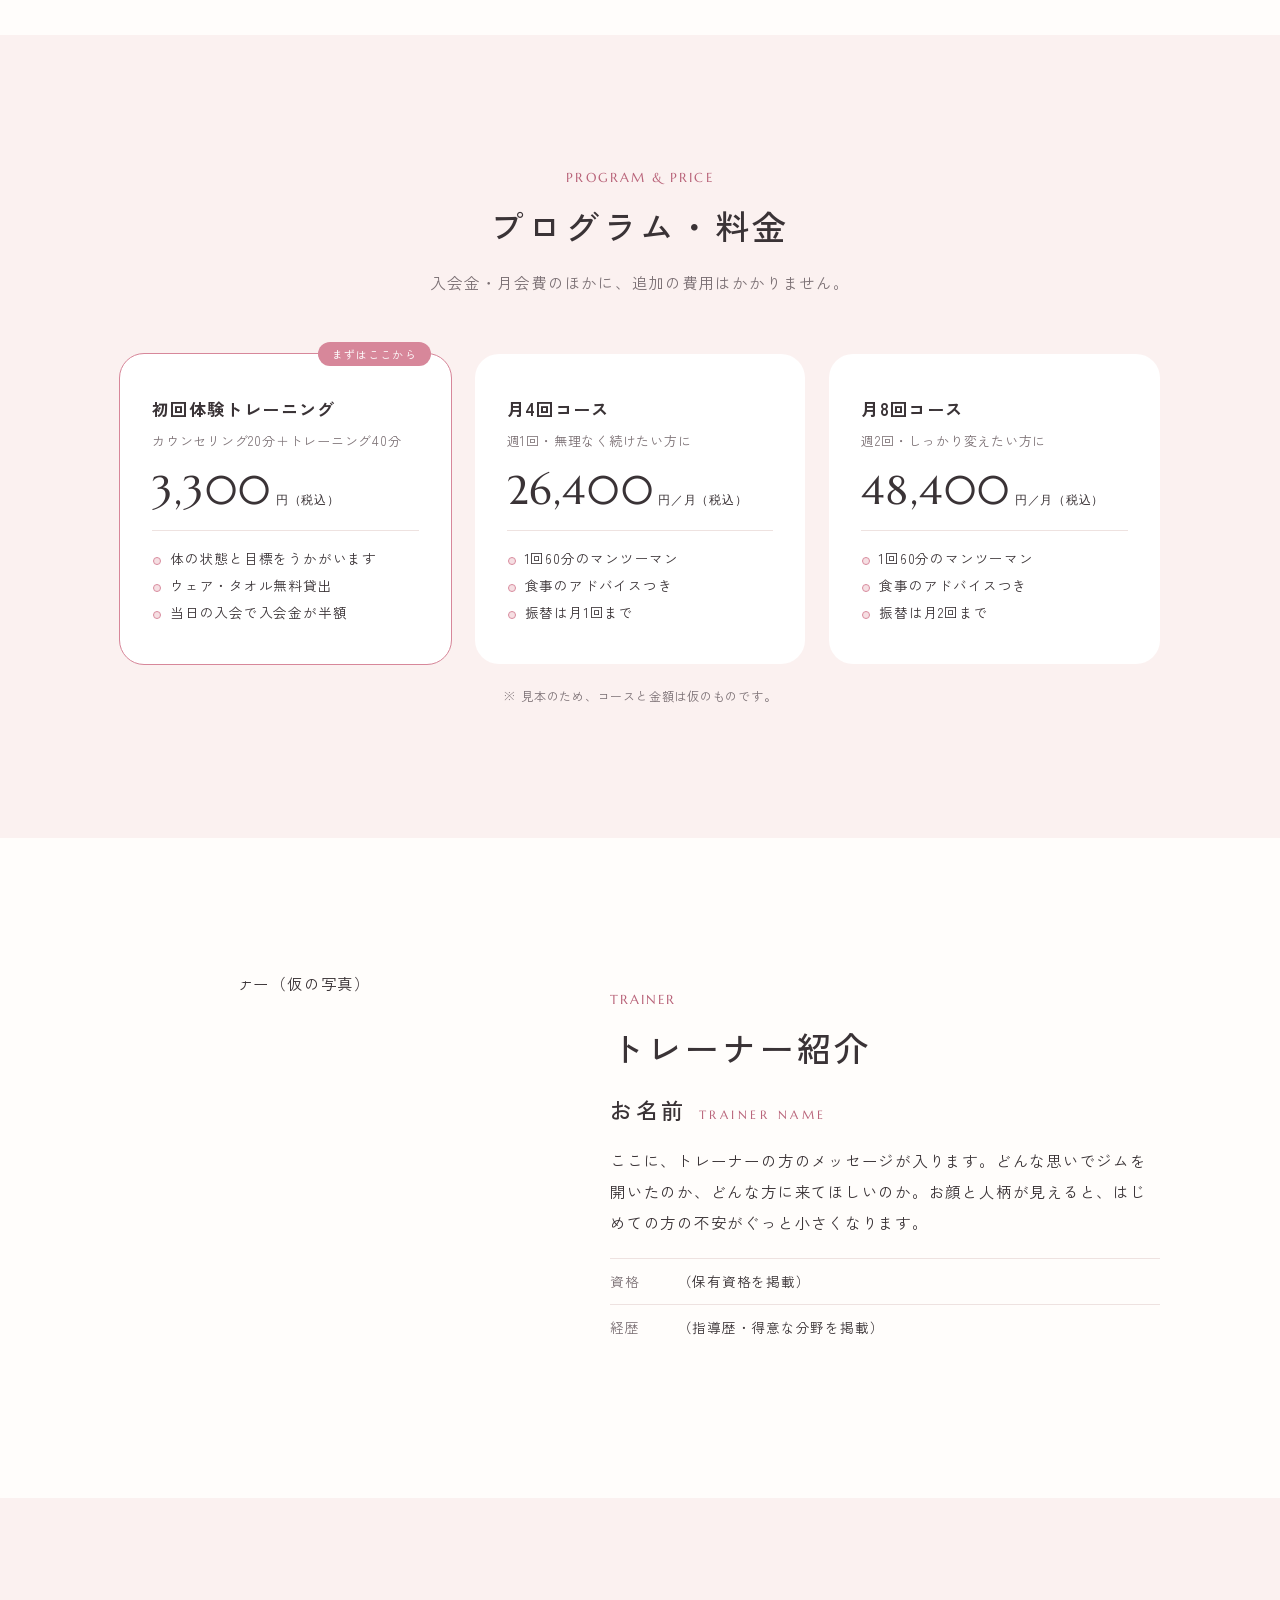
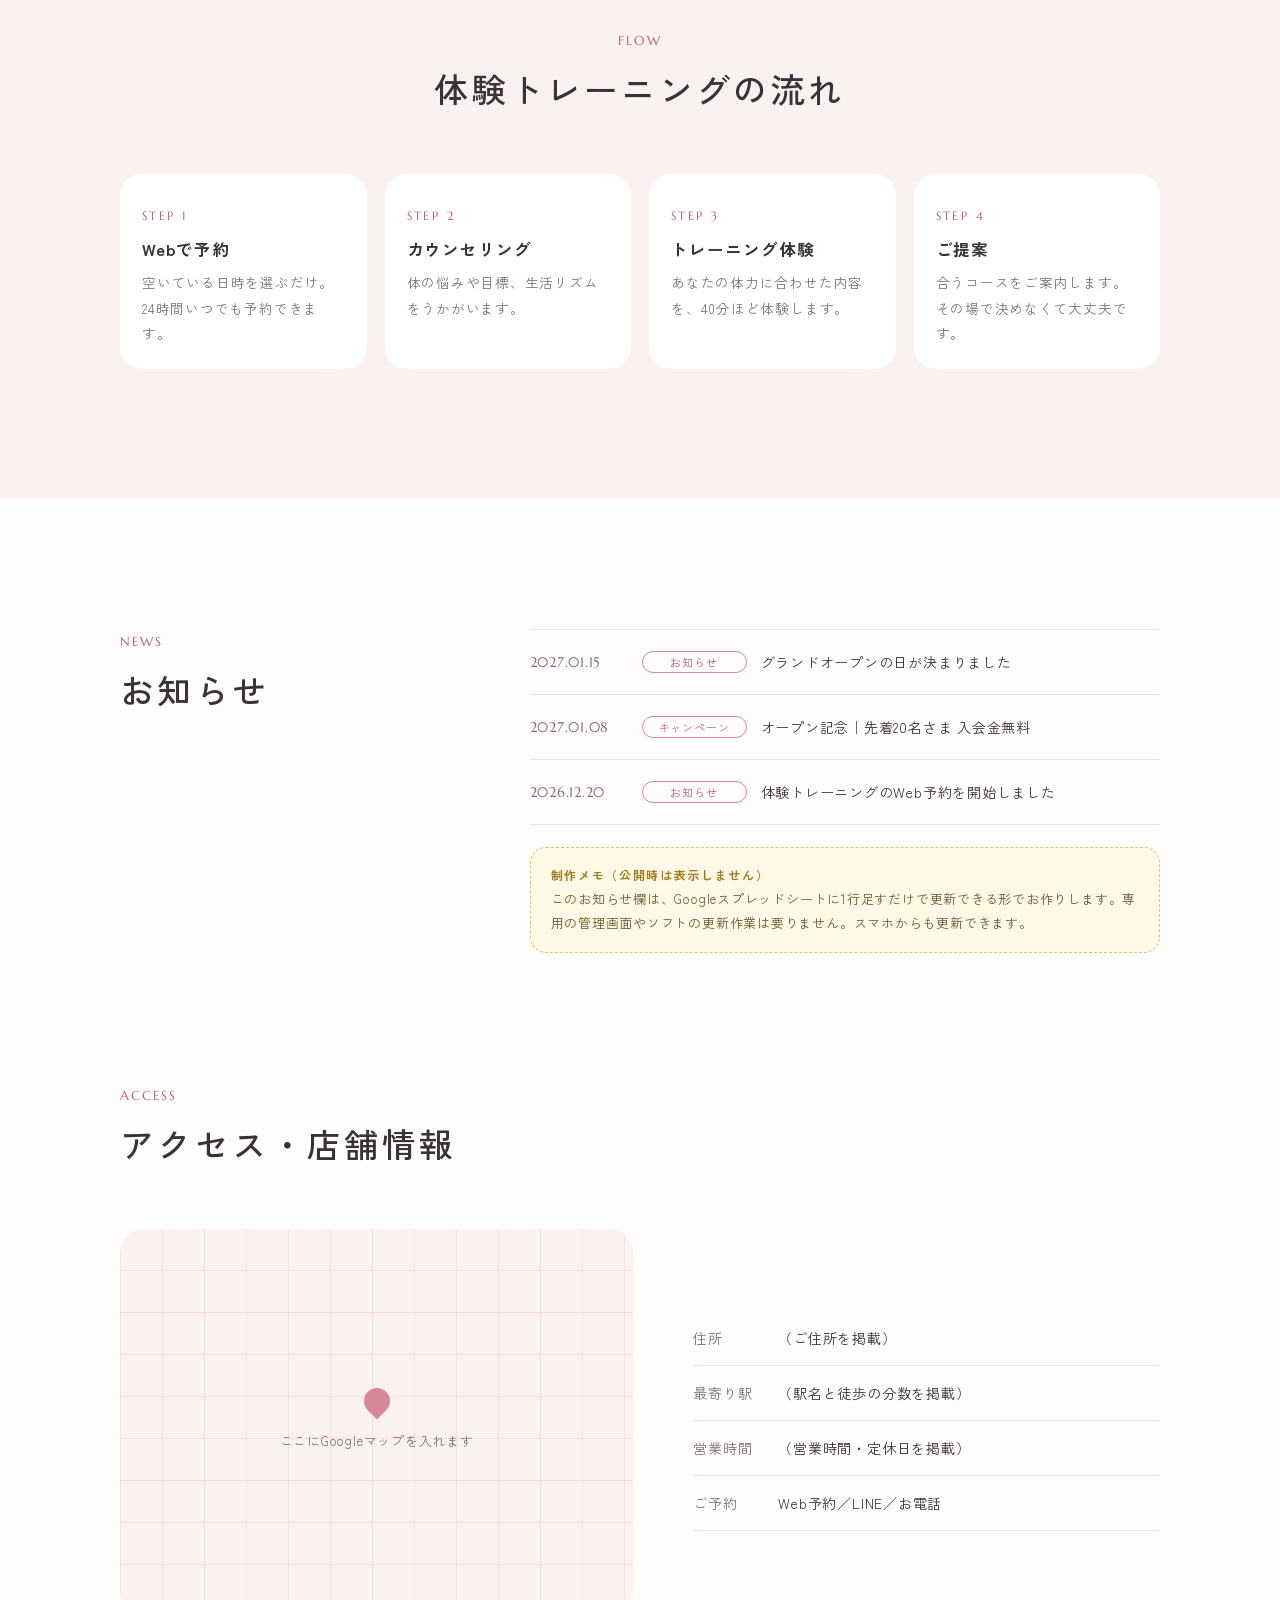
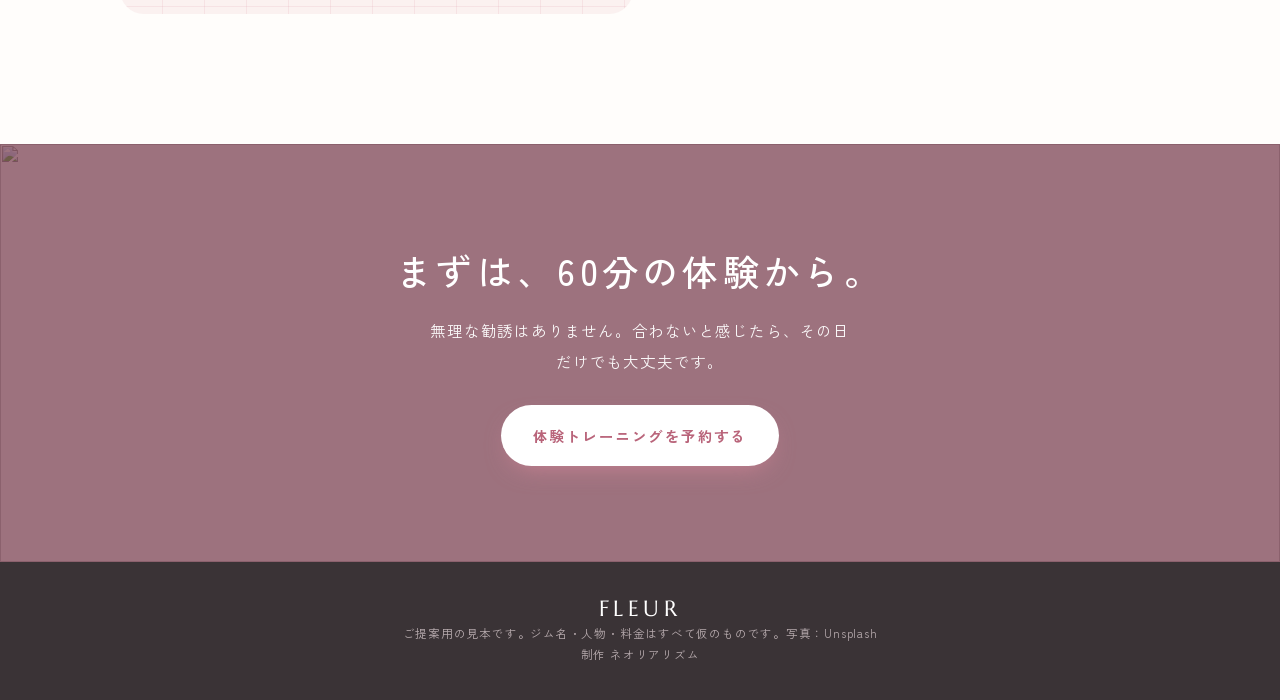
==== commit 940327a5: "Gym sample: cap hero height on wide screens Co-Authored-By: Claude Fable 5.2 <noreply@anthropic.com>" ====
--- a/p/gym/index.html
+++ b/p/gym/index.html
@@ -166,6 +166,7 @@
   .hero-text{order:-1}
   .hero-ph .im{aspect-ratio:4/4.300;border-radius:0 0 0 200px;margin-right:calc((100vw - min(1120px,100vw - 80px))/-2 - 40px)}
   .hero-ph .card{left:-40px;bottom:40px;padding:20px 28px}
+  .hero-ph .im{max-height:min(78vh,640px);width:auto}
   .hero .tag{margin-top:0}
   .vtxt{display:block;position:absolute;left:18px;top:160px;writing-mode:vertical-rl;font-family:var(--en);font-size:11px;letter-spacing:.4em;color:#c9b6ba}
   section{padding:130px 0}
